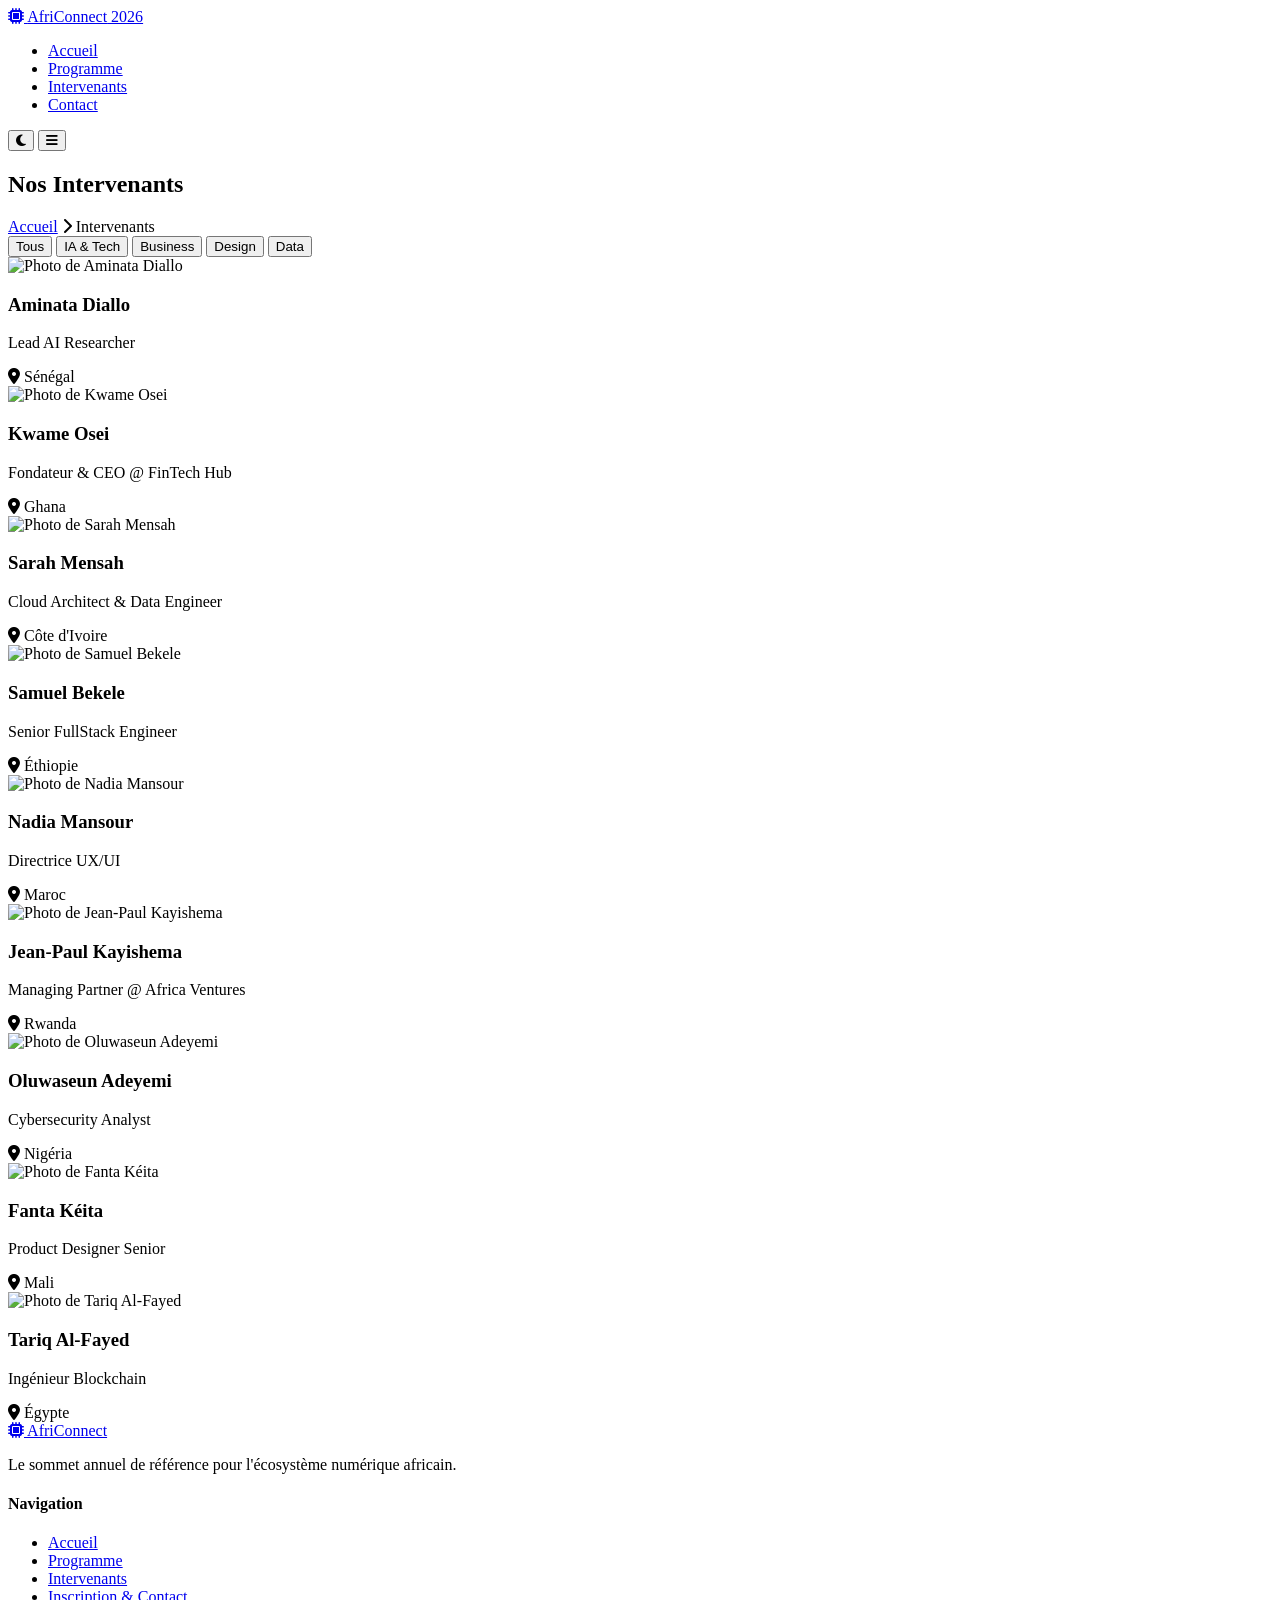
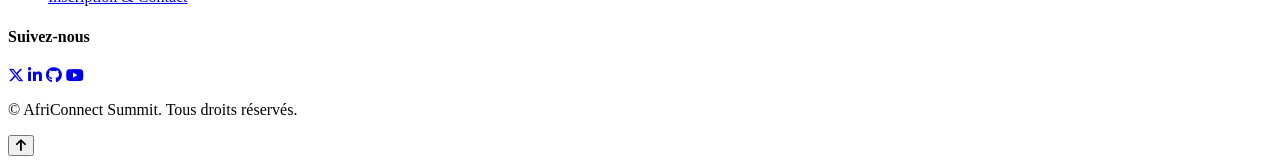
==== intervenants.html @ d2c60f99 "Init : création du dépôt, arborescence des fichiers et structureHTML" ====
<!DOCTYPE html>
<html lang="fr" data-theme="light">
<head>
  <meta charset="UTF-8">
  <meta name="viewport" content="width=device-width, initial-scale=1.0">
  <title>AfriConnect Summit 2026 | Intervenants</title>

  <!-- Google Fonts -->
  <link rel="preconnect" href="https://fonts.googleapis.com">
  <link rel="preconnect" href="https://fonts.gstatic.com" crossorigin>
  <link href="https://fonts.googleapis.com/css2?family=Plus+Jakarta+Sans:wght@400;500;600;700&family=Syne:wght@700;800&display=swap" rel="stylesheet">

  <!-- Font Awesome -->
  <link rel="stylesheet" href="https://cdnjs.cloudflare.com/ajax/libs/font-awesome/6.5.1/css/all.min.css">

  <link rel="stylesheet" href="css/style.css">
</head>
<body>

  <!-- Header / Navigation -->
  <header class="header" id="header">
    <nav class="navbar" aria-label="Navigation principale">
      <a href="index.html" class="nav-logo">
        <i class="fa-solid fa-microchip" aria-hidden="true"></i>
        <span>AfriConnect</span> 2026
      </a>

      <ul class="nav-menu" id="nav-menu">
        <li class="nav-item"><a href="index.html" class="nav-link">Accueil</a></li>
        <li class="nav-item"><a href="programme.html" class="nav-link">Programme</a></li>
        <li class="nav-item"><a href="intervenants.html" class="nav-link active">Intervenants</a></li>
        <li class="nav-item"><a href="contact.html" class="nav-link">Contact</a></li>
      </ul>

      <div class="nav-actions">
        <button id="theme-toggle" class="theme-toggle" aria-label="Changer de thème">
          <i class="fa-solid fa-moon" id="theme-icon" aria-hidden="true"></i>
        </button>
        <button id="menu-hamburger" class="menu-hamburger" aria-label="Ouvrir le menu" aria-expanded="false" aria-controls="nav-menu">
          <i class="fa-solid fa-bars" id="hamburger-icon" aria-hidden="true"></i>
        </button>
      </div>
    </nav>
  </header>

  <main>
    <!-- Hero Interne -->
    <section class="page-hero">
      <div class="container">
        <h1 class="page-title">Nos Intervenants</h1>
        <nav class="breadcrumb" aria-label="Fil d'Ariane">
          <a href="index.html">Accueil</a>
          <i class="fa-solid fa-chevron-right" aria-hidden="true"></i>
          <span>Intervenants</span>
        </nav>
      </div>
    </section>

    <!-- Section Filtrage et Grille d'intervenants -->
    <section class="speakers-list-section">
      <div class="container">
        
        <!-- Boutons de filtrage dynamique (Gestion JS) -->
        <div class="filter-controls" role="group" aria-label="Filtrer les intervenants par thématique">
          <button class="filter-btn active" data-filter="all">Tous</button>
          <button class="filter-btn" data-filter="ia-tech">IA & Tech</button>
          <button class="filter-btn" data-filter="business">Business</button>
          <button class="filter-btn" data-filter="design">Design</button>
          <button class="filter-btn" data-filter="data">Data</button>
        </div>

        <!-- Grille CSS des 9 intervenants -->
        <div class="speakers-grid-main" id="speakers-gallery">
          
          <!-- Intervenant 1 (IA & Tech) -->
          <article class="speaker-card reveal" data-category="ia-tech">
            <div class="speaker-image-wrapper">
              <img src="https://images.unsplash.com/photo-1573496359142-b8d87734a5a2?w=400" alt="Photo de Aminata Diallo" class="speaker-img" loading="lazy">
            </div>
            <div class="speaker-info">
              <h3 class="speaker-name">Aminata Diallo</h3>
              <p class="speaker-role">Lead AI Researcher</p>
              <span class="speaker-country"><i class="fa-solid fa-location-dot" aria-hidden="true"></i> Sénégal</span>
            </div>
          </article>

          <!-- Intervenant 2 (Business) -->
          <article class="speaker-card reveal" data-category="business">
            <div class="speaker-image-wrapper">
              <img src="https://images.unsplash.com/photo-1534528741775-53994a69daeb?w=400" alt="Photo de Kwame Osei" class="speaker-img" loading="lazy">
            </div>
            <div class="speaker-info">
              <h3 class="speaker-name">Kwame Osei</h3>
              <p class="speaker-role">Fondateur & CEO @ FinTech Hub</p>
              <span class="speaker-country"><i class="fa-solid fa-location-dot" aria-hidden="true"></i> Ghana</span>
            </div>
          </article>

          <!-- Intervenant 3 (Data) -->
          <article class="speaker-card reveal" data-category="data">
            <div class="speaker-image-wrapper">
              <img src="https://images.unsplash.com/photo-1580489944761-15a19d654956?w=400" alt="Photo de Sarah Mensah" class="speaker-img" loading="lazy">
            </div>
            <div class="speaker-info">
              <h3 class="speaker-name">Sarah Mensah</h3>
              <p class="speaker-role">Cloud Architect & Data Engineer</p>
              <span class="speaker-country"><i class="fa-solid fa-location-dot" aria-hidden="true"></i> Côte d'Ivoire</span>
            </div>
          </article>

          <!-- Intervenant 4 (IA & Tech) -->
          <article class="speaker-card reveal" data-category="ia-tech">
            <div class="speaker-image-wrapper">
              <img src="https://images.unsplash.com/photo-1507003211169-0a1dd7228f2d?w=400" alt="Photo de Samuel Bekele" class="speaker-img" loading="lazy">
            </div>
            <div class="speaker-info">
              <h3 class="speaker-name">Samuel Bekele</h3>
              <p class="speaker-role">Senior FullStack Engineer</p>
              <span class="speaker-country"><i class="fa-solid fa-location-dot" aria-hidden="true"></i> Éthiopie</span>
            </div>
          </article>

          <!-- Intervenant 5 (Design) -->
          <article class="speaker-card reveal" data-category="design">
            <div class="speaker-image-wrapper">
              <img src="https://images.unsplash.com/photo-1573497019940-1c28c88b4f3e?w=400" alt="Photo de Nadia Mansour" class="speaker-img" loading="lazy">
            </div>
            <div class="speaker-info">
              <h3 class="speaker-name">Nadia Mansour</h3>
              <p class="speaker-role">Directrice UX/UI</p>
              <span class="speaker-country"><i class="fa-solid fa-location-dot" aria-hidden="true"></i> Maroc</span>
            </div>
          </article>

          <!-- Intervenant 6 (Business) -->
          <article class="speaker-card reveal" data-category="business">
            <div class="speaker-image-wrapper">
              <img src="https://images.unsplash.com/photo-1560250097-0b93528c311a?w=400" alt="Photo de Jean-Paul Kayishema" class="speaker-img" loading="lazy">
            </div>
            <div class="speaker-info">
              <h3 class="speaker-name">Jean-Paul Kayishema</h3>
              <p class="speaker-role">Managing Partner @ Africa Ventures</p>
              <span class="speaker-country"><i class="fa-solid fa-location-dot" aria-hidden="true"></i> Rwanda</span>
            </div>
          </article>

          <!-- Intervenant 7 (Data) -->
          <article class="speaker-card reveal" data-category="data">
            <div class="speaker-image-wrapper">
              <img src="https://images.unsplash.com/photo-1599566150163-29194dcaad36?w=400" alt="Photo de Oluwaseun Adeyemi" class="speaker-img" loading="lazy">
            </div>
            <div class="speaker-info">
              <h3 class="speaker-name">Oluwaseun Adeyemi</h3>
              <p class="speaker-role">Cybersecurity Analyst</p>
              <span class="speaker-country"><i class="fa-solid fa-location-dot" aria-hidden="true"></i> Nigéria</span>
            </div>
          </article>

          <!-- Intervenant 8 (Design) -->
          <article class="speaker-card reveal" data-category="design">
            <div class="speaker-image-wrapper">
              <img src="https://images.unsplash.com/photo-1531123897727-8f129e1bf98c?w=400" alt="Photo de Fanta Kéita" class="speaker-img" loading="lazy">
            </div>
            <div class="speaker-info">
              <h3 class="speaker-name">Fanta Kéita</h3>
              <p class="speaker-role">Product Designer Senior</p>
              <span class="speaker-country"><i class="fa-solid fa-location-dot" aria-hidden="true"></i> Mali</span>
            </div>
          </article>

          <!-- Intervenant 9 (IA & Tech) -->
          <article class="speaker-card reveal" data-category="ia-tech">
            <div class="speaker-image-wrapper">
              <img src="https://images.unsplash.com/photo-1552058544-f2b08422138a?w=400" alt="Photo de Tariq Al-Fayed" class="speaker-img" loading="lazy">
            </div>
            <div class="speaker-info">
              <h3 class="speaker-name">Tariq Al-Fayed</h3>
              <p class="speaker-role">Ingénieur Blockchain</p>
              <span class="speaker-country"><i class="fa-solid fa-location-dot" aria-hidden="true"></i> Égypte</span>
            </div>
          </article>

        </div>
      </div>
    </section>
  </main>

  <!-- Footer -->
  <footer class="footer">
    <div class="container">
      <div class="footer-grid">
        <div class="footer-col">
          <a href="index.html" class="footer-logo"><i class="fa-solid fa-microchip" aria-hidden="true"></i> AfriConnect</a>
          <p class="footer-desc">Le sommet annuel de référence pour l'écosystème numérique africain.</p>
        </div>

        <div class="footer-col">
          <h4 class="footer-heading">Navigation</h4>
          <ul class="footer-links">
            <li><a href="index.html">Accueil</a></li>
            <li><a href="programme.html">Programme</a></li>
            <li><a href="intervenants.html">Intervenants</a></li>
            <li><a href="contact.html">Inscription & Contact</a></li>
          </ul>
        </div>

        <div class="footer-col">
          <h4 class="footer-heading">Suivez-nous</h4>
          <div class="social-links">
            <a href="#" aria-label="X (Twitter)"><i class="fa-brands fa-x-twitter" aria-hidden="true"></i></a>
            <a href="#" aria-label="LinkedIn"><i class="fa-brands fa-linkedin-in" aria-hidden="true"></i></a>
            <a href="#" aria-label="GitHub"><i class="fa-brands fa-github" aria-hidden="true"></i></a>
            <a href="#" aria-label="YouTube"><i class="fa-brands fa-youtube" aria-hidden="true"></i></a>
          </div>
        </div>
      </div>

      <div class="footer-bottom">
        <p>&copy; <span id="current-year"></span> AfriConnect Summit. Tous droits réservés.</p>
      </div>
    </div>
  </footer>

  <!-- Bouton Retour en haut -->
  <button id="back-to-top" class="back-to-top" aria-label="Retourner en haut">
    <i class="fa-solid fa-arrow-up" aria-hidden="true"></i>
  </button>

  <script src="js/main.js"></script>
</body>
</html>
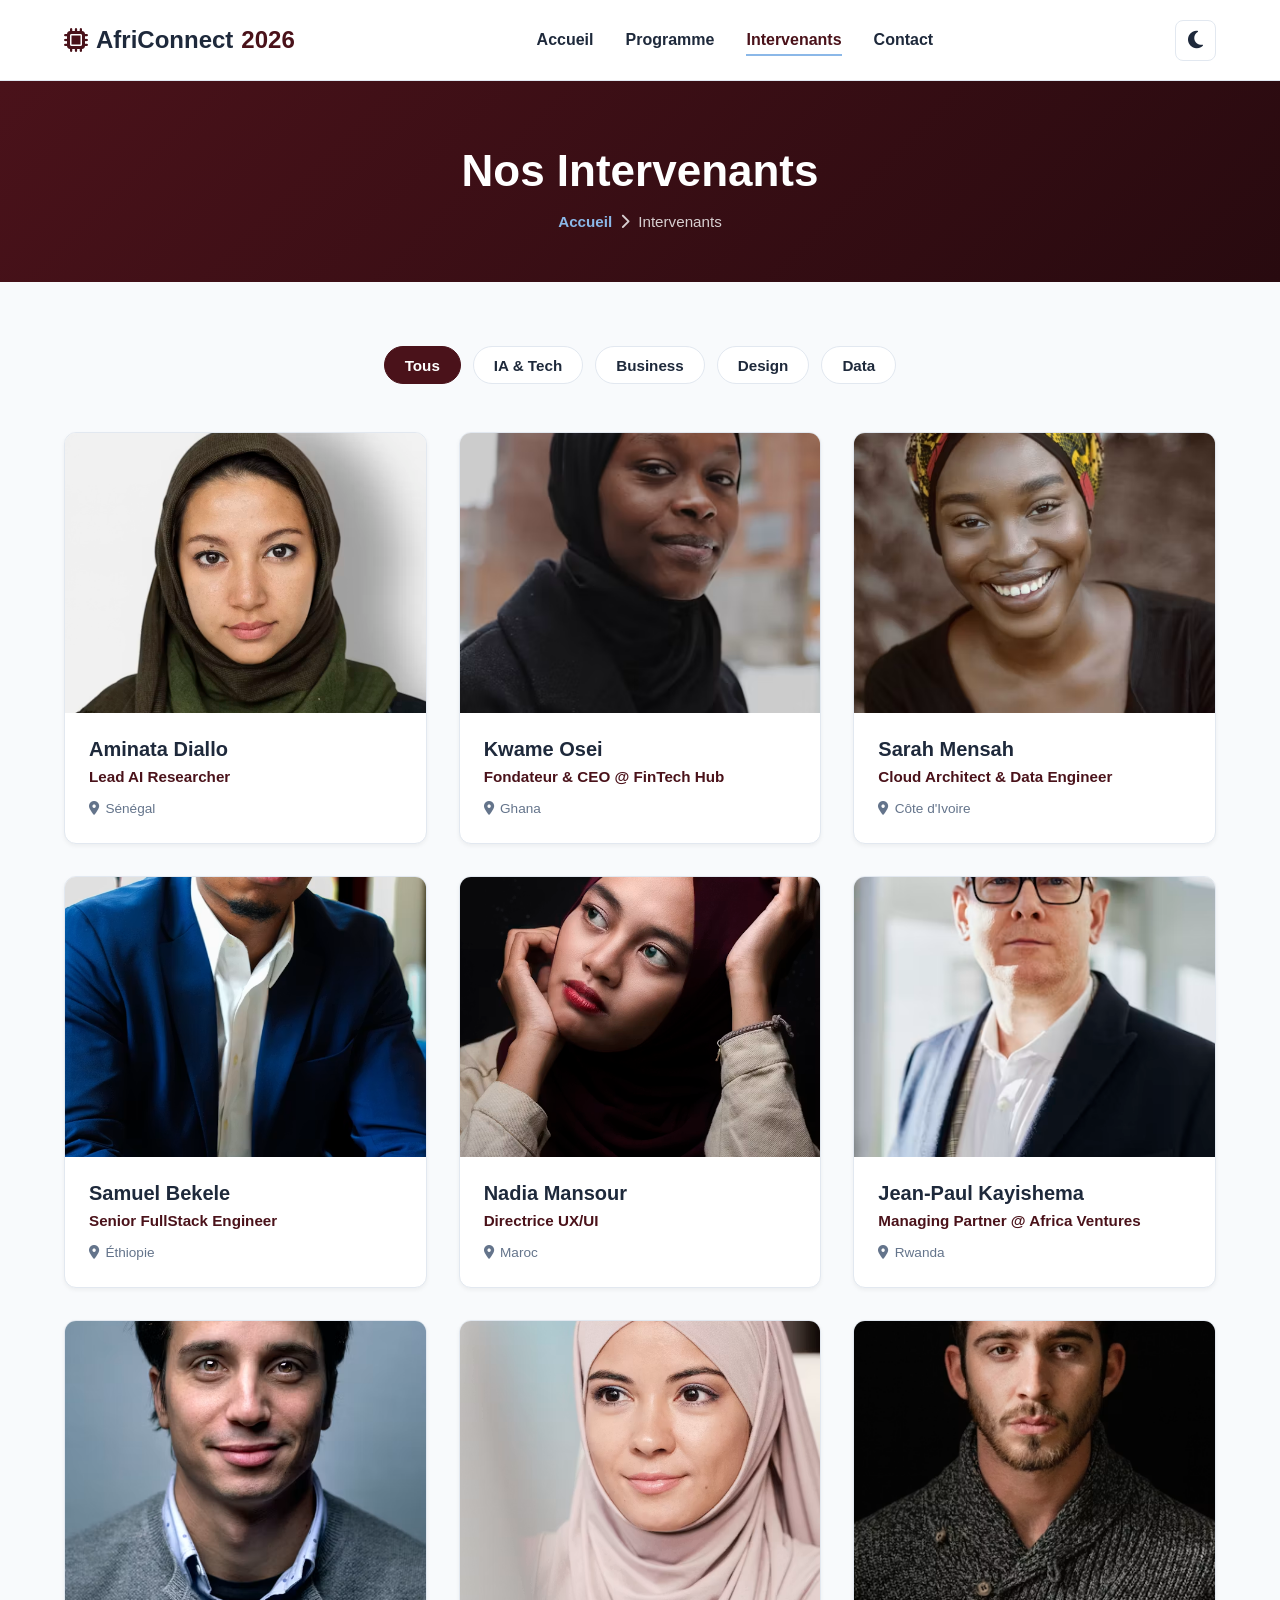
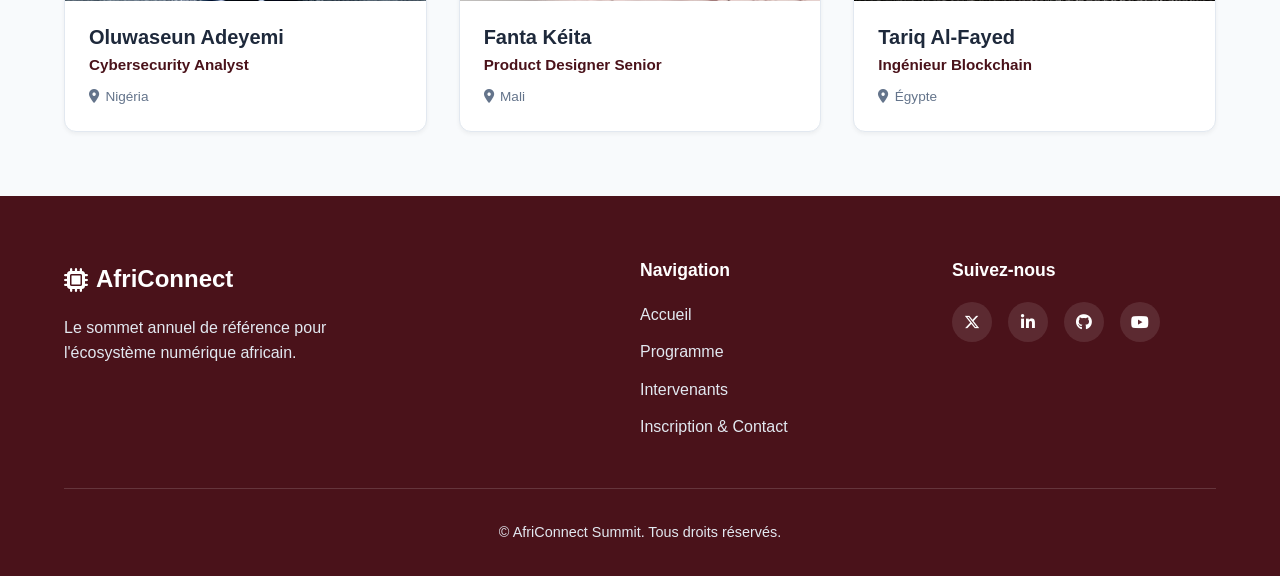
==== commit 7c1e59e4: "style: finalisation CSS conforme" ====
--- a/intervenants.html
+++ b/intervenants.html
@@ -75,7 +75,7 @@
           <!-- Intervenant 1 (IA & Tech) -->
           <article class="speaker-card reveal" data-category="ia-tech">
             <div class="speaker-image-wrapper">
-              <img src="https://images.unsplash.com/photo-1573496359142-b8d87734a5a2?w=400" alt="Photo de Aminata Diallo" class="speaker-img" loading="lazy">
+              <img src="images/AminataDiallo.jpg.avif" alt="Photo de Aminata Diallo" class="speaker-img" loading="lazy">
             </div>
             <div class="speaker-info">
               <h3 class="speaker-name">Aminata Diallo</h3>
@@ -87,7 +87,7 @@
           <!-- Intervenant 2 (Business) -->
           <article class="speaker-card reveal" data-category="business">
             <div class="speaker-image-wrapper">
-              <img src="https://images.unsplash.com/photo-1534528741775-53994a69daeb?w=400" alt="Photo de Kwame Osei" class="speaker-img" loading="lazy">
+              <img src="images/Kwame Osei.jpg.avif" alt="Photo de Kwame Osei" class="speaker-img" loading="lazy">
             </div>
             <div class="speaker-info">
               <h3 class="speaker-name">Kwame Osei</h3>
@@ -99,7 +99,7 @@
           <!-- Intervenant 3 (Data) -->
           <article class="speaker-card reveal" data-category="data">
             <div class="speaker-image-wrapper">
-              <img src="https://images.unsplash.com/photo-1580489944761-15a19d654956?w=400" alt="Photo de Sarah Mensah" class="speaker-img" loading="lazy">
+              <img src="images/Sarah Mensah.jpg.avif" alt="Photo de Sarah Mensah" class="speaker-img" loading="lazy">
             </div>
             <div class="speaker-info">
               <h3 class="speaker-name">Sarah Mensah</h3>
@@ -111,7 +111,7 @@
           <!-- Intervenant 4 (IA & Tech) -->
           <article class="speaker-card reveal" data-category="ia-tech">
             <div class="speaker-image-wrapper">
-              <img src="https://images.unsplash.com/photo-1507003211169-0a1dd7228f2d?w=400" alt="Photo de Samuel Bekele" class="speaker-img" loading="lazy">
+              <img src="images/Samuel Bekele.jpg.avif" alt="Photo de Samuel Bekele" class="speaker-img" loading="lazy">
             </div>
             <div class="speaker-info">
               <h3 class="speaker-name">Samuel Bekele</h3>
@@ -123,7 +123,7 @@
           <!-- Intervenant 5 (Design) -->
           <article class="speaker-card reveal" data-category="design">
             <div class="speaker-image-wrapper">
-              <img src="https://images.unsplash.com/photo-1573497019940-1c28c88b4f3e?w=400" alt="Photo de Nadia Mansour" class="speaker-img" loading="lazy">
+              <img src="images/Nadia Mansour.jpg.avif" alt="Photo de Nadia Mansour" class="speaker-img" loading="lazy">
             </div>
             <div class="speaker-info">
               <h3 class="speaker-name">Nadia Mansour</h3>
@@ -135,7 +135,7 @@
           <!-- Intervenant 6 (Business) -->
           <article class="speaker-card reveal" data-category="business">
             <div class="speaker-image-wrapper">
-              <img src="https://images.unsplash.com/photo-1560250097-0b93528c311a?w=400" alt="Photo de Jean-Paul Kayishema" class="speaker-img" loading="lazy">
+              <img src="images/Jean-Paul Kayishema.jpg.avif" alt="Photo de Jean-Paul Kayishema" class="speaker-img" loading="lazy">
             </div>
             <div class="speaker-info">
               <h3 class="speaker-name">Jean-Paul Kayishema</h3>
@@ -147,7 +147,7 @@
           <!-- Intervenant 7 (Data) -->
           <article class="speaker-card reveal" data-category="data">
             <div class="speaker-image-wrapper">
-              <img src="https://images.unsplash.com/photo-1599566150163-29194dcaad36?w=400" alt="Photo de Oluwaseun Adeyemi" class="speaker-img" loading="lazy">
+              <img src="images/Oluwaseun Adeyemi.jpg.avif" alt="Photo de Oluwaseun Adeyemi" class="speaker-img" loading="lazy">
             </div>
             <div class="speaker-info">
               <h3 class="speaker-name">Oluwaseun Adeyemi</h3>
@@ -159,7 +159,7 @@
           <!-- Intervenant 8 (Design) -->
           <article class="speaker-card reveal" data-category="design">
             <div class="speaker-image-wrapper">
-              <img src="https://images.unsplash.com/photo-1531123897727-8f129e1bf98c?w=400" alt="Photo de Fanta Kéita" class="speaker-img" loading="lazy">
+              <img src="images/FantaKeita.jpg" alt="Photo de Fanta Kéita" class="speaker-img" loading="lazy">
             </div>
             <div class="speaker-info">
               <h3 class="speaker-name">Fanta Kéita</h3>
@@ -171,7 +171,7 @@
           <!-- Intervenant 9 (IA & Tech) -->
           <article class="speaker-card reveal" data-category="ia-tech">
             <div class="speaker-image-wrapper">
-              <img src="https://images.unsplash.com/photo-1552058544-f2b08422138a?w=400" alt="Photo de Tariq Al-Fayed" class="speaker-img" loading="lazy">
+              <img src="images/Tariq Al-Fayed.jpg.avif" alt="Photo de Tariq Al-Fayed" class="speaker-img" loading="lazy">
             </div>
             <div class="speaker-info">
               <h3 class="speaker-name">Tariq Al-Fayed</h3>
--- a/css/style.css
+++ b/css/style.css
@@ -0,0 +1,271 @@
+/* VARIABLES */
+:root {
+  --primary-color: #4a121a;
+  --primary-hover: #330b11;
+  --secondary-color: #8bb8e8;
+  --secondary-hover: #6fa2d8;
+  --accent-color: #8bb8e8;
+  --bg-color: #f8fafc;
+  --surface-color: #ffffff;
+  --surface-secondary: #f1f5f9;
+  --border-color: #e2e8f0;
+  --text-main: #1e293b;
+  --text-muted: #64748b;
+  --text-white: #ffffff;
+  --success-color: #10b981;
+  --success-bg: #ecfdf5;
+  --error-color: #ef4444;
+  --error-bg: #fef2f2;
+  --font-title: 'Syne', sans-serif;
+  --font-body: 'Plus Jakarta Sans', sans-serif;
+  --radius-sm: 8px;
+  --radius-md: 12px;
+  --radius-lg: 20px;
+  --shadow-sm: 0 2px 4px rgba(0, 0, 0, 0.05);
+  --shadow-md: 0 4px 12px rgba(0, 0, 0, 0.08);
+  --shadow-lg: 0 12px 24px rgba(0, 0, 0, 0.12);
+  --transition-fast: 0.2s ease;
+  --transition-normal: 0.3s ease;
+}
+
+[data-theme="dark"] {
+  --primary-color: #8bb8e8;
+  --primary-hover: #a3c7ee;
+  --secondary-color: #4a121a;
+  --accent-color: #8bb8e8;
+  --bg-color: #0f172a;
+  --surface-color: #1e293b;
+  --surface-secondary: #334155;
+  --border-color: #334155;
+  --text-main: #f8fafc;
+  --text-muted: #94a3b8;
+  --shadow-sm: 0 2px 4px rgba(0, 0, 0, 0.3);
+  --shadow-md: 0 4px 12px rgba(0, 0, 0, 0.4);
+  --shadow-lg: 0 12px 24px rgba(0, 0, 0, 0.5);
+}
+
+/* GLOBAL */
+*, *::before, *::after {
+  box-sizing: border-box;
+  margin: 0;
+  padding: 0;
+}
+
+html {
+  scroll-behavior: smooth;
+  font-size: 16px;
+}
+
+body {
+  font-family: var(--font-body);
+  background-color: var(--bg-color);
+  color: var(--text-main);
+  line-height: 1.6;
+  transition: background-color var(--transition-normal), color var(--transition-normal);
+  display: flex;
+  flex-direction: column;
+  min-height: 100vh;
+}
+
+main { flex: 1; }
+a { color: inherit; text-decoration: none; transition: color var(--transition-fast); }
+ul { list-style: none; }
+img { max-width: 100%; height: auto; display: block; }
+
+.container {
+  width: 100%;
+  max-width: 1200px;
+  margin: 0 auto;
+  padding: 0 1.5rem;
+}
+
+h1, h2, h3, h4 {
+  font-family: var(--font-title);
+  color: var(--text-main);
+  line-height: 1.2;
+}
+
+.section-title { font-size: 2.25rem; text-align: center; margin-bottom: 0.5rem; }
+.section-title.text-left { text-align: left; }
+.section-subtitle { text-align: center; color: var(--text-muted); font-size: 1.1rem; margin-bottom: 2.5rem; }
+
+/* HEADER & NAV */
+.header {
+  position: sticky;
+  top: 0;
+  left: 0;
+  width: 100%;
+  background-color: var(--surface-color);
+  border-bottom: 1px solid var(--border-color);
+  z-index: 1000;
+  transition: background-color var(--transition-normal), box-shadow var(--transition-normal);
+}
+
+.navbar {
+  display: flex;
+  justify-content: space-between;
+  align-items: center;
+  height: 80px;
+  padding: 0 1.5rem;
+  max-width: 1200px;
+  margin: 0 auto;
+}
+
+.nav-logo { font-family: var(--font-title); font-size: 1.5rem; font-weight: 800; color: var(--primary-color); display: flex; align-items: center; gap: 0.5rem; }
+.nav-logo span { color: var(--text-main); }
+.nav-menu { display: flex; gap: 2rem; align-items: center; }
+
+.nav-link { font-weight: 600; color: var(--text-main); position: relative; padding: 0.5rem 0; }
+.nav-link::after {
+  content: ''; position: absolute; bottom: 0; left: 0; width: 0%; height: 2px;
+  background-color: var(--secondary-color); transition: width var(--transition-normal);
+}
+.nav-link:hover::after, .nav-link.active::after { width: 100%; }
+.nav-link.active { color: var(--primary-color); }
+
+.nav-actions { display: flex; align-items: center; gap: 1rem; }
+.theme-toggle, .menu-hamburger {
+  background: transparent; border: 1px solid var(--border-color); color: var(--text-main);
+  font-size: 1.25rem; padding: 0.5rem 0.75rem; border-radius: var(--radius-sm);
+  cursor: pointer; transition: var(--transition-fast);
+}
+.theme-toggle:hover, .menu-hamburger:hover { background-color: var(--surface-secondary); color: var(--primary-color); }
+.menu-hamburger { display: none; }
+
+/* HERO */
+.page-hero { background: linear-gradient(135deg, var(--primary-color), #280a0f); color: var(--text-white); padding: 4rem 0 3rem; text-align: center; }
+.page-title { font-size: 2.75rem; color: #ffffff; margin-bottom: 0.75rem; }
+.breadcrumb { display: flex; justify-content: center; align-items: center; gap: 0.5rem; font-size: 0.95rem; color: rgba(255, 255, 255, 0.8); }
+.breadcrumb a { color: var(--secondary-color); font-weight: 600; }
+.breadcrumb a:hover { text-decoration: underline; }
+
+/* BOUTONS & ALERTES */
+.btn {
+  display: inline-flex; align-items: center; justify-content: center; gap: 0.5rem;
+  padding: 0.85rem 1.75rem; font-weight: 600; border-radius: var(--radius-sm); border: none;
+  cursor: pointer; transition: var(--transition-fast);
+}
+.btn-primary { background-color: var(--primary-color); color: var(--text-white); }
+.btn-primary:hover { background-color: var(--primary-hover); transform: translateY(-2px); }
+.btn-secondary { background-color: var(--secondary-color); color: var(--primary-color); }
+.btn-secondary:hover { background-color: var(--secondary-hover); color: var(--primary-color); }
+.btn-block { width: 100%; }
+
+.alert-success { background-color: var(--success-bg); border: 1px solid var(--success-color); color: #065f46; padding: 1rem 1.25rem; border-radius: var(--radius-md); margin-bottom: 1.5rem; display: flex; align-items: flex-start; gap: 0.75rem; }
+.alert-success i { font-size: 1.5rem; color: var(--success-color); }
+
+/* PROGRAMME */
+.schedule-section { padding: 4rem 0; }
+.tab-buttons { display: flex; justify-content: center; gap: 1rem; margin-bottom: 2.5rem; flex-wrap: wrap; }
+.tab-btn { padding: 0.85rem 1.75rem; background-color: var(--surface-color); border: 1px solid var(--border-color); border-radius: var(--radius-md); font-weight: 700; font-size: 1rem; color: var(--text-main); cursor: pointer; transition: var(--transition-fast); }
+.tab-btn:hover { border-color: var(--primary-color); color: var(--primary-color); }
+.tab-btn.active { background-color: var(--primary-color); color: var(--text-white); border-color: var(--primary-color); box-shadow: var(--shadow-sm); }
+.tab-content { display: none; animation: fadeIn var(--transition-normal) forwards; }
+.tab-content.active { display: block; }
+
+@keyframes fadeIn {
+  from { opacity: 0; transform: translateY(8px); }
+  to { opacity: 1; transform: translateY(0); }
+}
+
+.table-responsive { width: 100%; overflow-x: auto; border-radius: var(--radius-md); box-shadow: var(--shadow-md); border: 1px solid var(--border-color); }
+.schedule-table { width: 100%; border-collapse: collapse; background-color: var(--surface-color); text-align: left; }
+.schedule-table th { background-color: var(--primary-color); color: var(--text-white); font-family: var(--font-title); font-size: 1.05rem; padding: 1.25rem 1.5rem; border-bottom: 2px solid var(--border-color); }
+.schedule-table td { padding: 1.25rem 1.5rem; border-bottom: 1px solid var(--border-color); color: var(--text-main); }
+.schedule-table tbody tr:nth-child(even) { background-color: var(--surface-secondary); }
+.schedule-table tbody tr:hover { background-color: rgba(74, 18, 26, 0.05); }
+
+.topics-section { padding: 4rem 0; background-color: var(--surface-secondary); }
+.topics-grid { display: grid; grid-template-columns: repeat(2, 1fr); gap: 2rem; }
+.topic-card { background-color: var(--surface-color); padding: 2.5rem; border-radius: var(--radius-md); border: 1px solid var(--border-color); box-shadow: var(--shadow-sm); transition: transform var(--transition-fast), box-shadow var(--transition-fast); }
+.topic-card:hover { transform: translateY(-5px); box-shadow: var(--shadow-md); }
+.topic-icon { font-size: 2.5rem; color: var(--primary-color); margin-bottom: 1rem; }
+.topic-title { font-size: 1.35rem; margin-bottom: 0.75rem; }
+.topic-desc { color: var(--text-muted); }
+
+/* INTERVENANTS */
+.speakers-list-section { padding: 4rem 0; }
+.filter-controls { display: flex; justify-content: center; gap: 0.75rem; margin-bottom: 3rem; flex-wrap: wrap; }
+.filter-btn { padding: 0.6rem 1.25rem; background-color: var(--surface-color); border: 1px solid var(--border-color); border-radius: 50px; font-weight: 600; font-size: 0.95rem; color: var(--text-main); cursor: pointer; transition: var(--transition-fast); }
+.filter-btn:hover { border-color: var(--primary-color); color: var(--primary-color); }
+.filter-btn.active { background-color: var(--primary-color); color: var(--text-white); border-color: var(--primary-color); }
+
+.speakers-grid-main { display: grid; grid-template-columns: repeat(3, 1fr); gap: 2rem; }
+.speaker-card { background-color: var(--surface-color); border-radius: var(--radius-md); border: 1px solid var(--border-color); overflow: hidden; box-shadow: var(--shadow-sm); transition: transform var(--transition-normal), box-shadow var(--transition-normal); }
+.speaker-card:hover { transform: translateY(-8px); box-shadow: var(--shadow-lg); }
+.speaker-image-wrapper { width: 100%; height: 280px; overflow: hidden; background-color: var(--surface-secondary); }
+.speaker-img { width: 100%; height: 100%; object-fit: cover; transition: transform var(--transition-normal); }
+.speaker-card:hover .speaker-img { transform: scale(1.05); }
+.speaker-info { padding: 1.5rem; }
+.speaker-name { font-size: 1.25rem; margin-bottom: 0.25rem; }
+.speaker-role { color: var(--primary-color); font-weight: 600; font-size: 0.95rem; margin-bottom: 0.5rem; }
+.speaker-country { display: flex; align-items: center; gap: 0.4rem; font-size: 0.85rem; color: var(--text-muted); }
+.speaker-card.hide { display: none; }
+
+/* CONTACT & FAQ */
+.contact-section { padding: 4rem 0; }
+.contact-wrapper { display: flex; gap: 3rem; align-items: flex-start; }
+.contact-form-container, .contact-info-container { flex: 1; }
+.form-intro, .info-intro { color: var(--text-muted); margin-bottom: 2rem; }
+.contact-form { display: flex; flex-direction: column; gap: 1.25rem; }
+.form-group { display: flex; flex-direction: column; gap: 0.5rem; }
+.form-group label { font-weight: 600; font-size: 0.95rem; }
+.required { color: var(--error-color); }
+.form-group input, .form-group select, .form-group textarea { width: 100%; padding: 0.85rem 1rem; border: 1px solid var(--border-color); background-color: var(--surface-color); color: var(--text-main); border-radius: var(--radius-sm); font-family: inherit; font-size: 1rem; transition: border-color var(--transition-fast), box-shadow var(--transition-fast); }
+.form-group input:focus, .form-group select:focus, .form-group textarea:focus { outline: none; border-color: var(--primary-color); box-shadow: 0 0 0 3px rgba(74, 18, 26, 0.15); }
+.form-group.invalid input, .form-group.invalid select, .form-group.invalid textarea { border-color: var(--error-color) !important; background-color: var(--error-bg); }
+.form-group.valid input, .form-group.valid select, .form-group.valid textarea { border-color: var(--success-color) !important; }
+.error-msg { font-size: 0.85rem; color: var(--error-color); min-height: 1.2em; }
+.info-cards-list { display: flex; flex-direction: column; gap: 1.5rem; margin-bottom: 2.5rem; }
+.info-card { display: flex; gap: 1.25rem; align-items: flex-start; padding: 1.25rem; background-color: var(--surface-color); border: 1px solid var(--border-color); border-radius: var(--radius-md); box-shadow: var(--shadow-sm); }
+.info-icon { font-size: 1.5rem; color: var(--primary-color); background-color: rgba(74, 18, 26, 0.08); padding: 0.85rem; border-radius: 50%; }
+.info-content h3 { font-size: 1.1rem; margin-bottom: 0.25rem; }
+.info-content p { color: var(--text-muted); font-size: 0.95rem; }
+.map-wrapper h3 { font-size: 1.2rem; margin-bottom: 1rem; }
+.map-container { border-radius: var(--radius-md); overflow: hidden; box-shadow: var(--shadow-sm); border: 1px solid var(--border-color); }
+
+.faq-section { padding: 4rem 0; background-color: var(--surface-secondary); }
+.faq-accordion { max-width: 800px; margin: 0 auto; display: flex; flex-direction: column; gap: 1rem; }
+.faq-item { background-color: var(--surface-color); border: 1px solid var(--border-color); border-radius: var(--radius-md); overflow: hidden; box-shadow: var(--shadow-sm); }
+.faq-toggle { display: none; }
+.faq-header { display: flex; justify-content: space-between; align-items: center; padding: 1.25rem 1.5rem; cursor: pointer; font-weight: 700; font-size: 1.05rem; color: var(--text-main); transition: background-color var(--transition-fast); }
+.faq-header:hover { background-color: rgba(74, 18, 26, 0.05); }
+.faq-arrow { transition: transform var(--transition-normal); color: var(--primary-color); }
+.faq-body { max-height: 0; overflow: hidden; transition: max-height 0.4s ease, padding 0.4s ease; }
+.faq-content { padding: 0 1.5rem 1.25rem 1.5rem; color: var(--text-muted); }
+.faq-toggle:checked ~ .faq-body { max-height: 300px; }
+.faq-toggle:checked ~ .faq-header .faq-arrow { transform: rotate(180deg); }
+.faq-toggle:checked ~ .faq-header { color: var(--primary-color); }
+
+/* FOOTER & BACK TO TOP */
+.footer { background-color: var(--primary-color); color: #e2e8f0; padding: 4rem 0 2rem; margin-top: auto; }
+.footer-grid { display: grid; grid-template-columns: 2fr 1fr 1fr; gap: 3rem; margin-bottom: 3rem; }
+.footer-logo { font-family: var(--font-title); font-size: 1.5rem; font-weight: 800; color: #ffffff; display: inline-flex; align-items: center; gap: 0.5rem; margin-bottom: 1rem; }
+.footer-desc { max-width: 320px; }
+.footer-heading { color: #ffffff; font-size: 1.1rem; margin-bottom: 1.25rem; }
+.footer-links { display: flex; flex-direction: column; gap: 0.75rem; }
+.footer-links a:hover { color: var(--secondary-color); }
+.social-links { display: flex; gap: 1rem; }
+.social-links a { display: inline-flex; align-items: center; justify-content: center; width: 40px; height: 40px; background-color: rgba(255, 255, 255, 0.1); color: #ffffff; border-radius: 50%; transition: var(--transition-fast); }
+.social-links a:hover { background-color: var(--secondary-color); color: var(--primary-color); transform: translateY(-3px); }
+.footer-bottom { border-top: 1px solid rgba(255, 255, 255, 0.15); padding-top: 2rem; text-align: center; font-size: 0.9rem; }
+.back-to-top { position: fixed; bottom: 2rem; right: 2rem; width: 48px; height: 48px; background-color: var(--primary-color); color: var(--text-white); border: 2px solid var(--secondary-color); border-radius: 50%; box-shadow: var(--shadow-md); cursor: pointer; display: flex; align-items: center; justify-content: center; font-size: 1.2rem; opacity: 0; visibility: hidden; transition: opacity var(--transition-fast), visibility var(--transition-fast), transform var(--transition-fast); z-index: 999; }
+.back-to-top.visible { opacity: 1; visibility: visible; }
+.back-to-top:hover { background-color: var(--primary-hover); transform: translateY(-4px); }
+
+/* RESPONSIVE */
+@media (max-width: 992px) {
+  .topics-grid { grid-template-columns: 1fr; }
+  .speakers-grid-main { grid-template-columns: repeat(2, 1fr); }
+  .contact-wrapper { flex-direction: column; }
+  .footer-grid { grid-template-columns: 1fr 1fr; }
+}
+
+@media (max-width: 768px) {
+  .menu-hamburger { display: block; }
+  .nav-menu { position: fixed; top: 80px; left: -100%; width: 100%; height: calc(100vh - 80px); background-color: var(--surface-color); flex-direction: column; justify-content: center; gap: 2.5rem; transition: left var(--transition-normal); box-shadow: var(--shadow-lg); }
+  .nav-menu.open { left: 0; }
+  .speakers-grid-main { grid-template-columns: 1fr; }
+  .footer-grid { grid-template-columns: 1fr; gap: 2rem; }
+  .page-title { font-size: 2rem; }
+}
